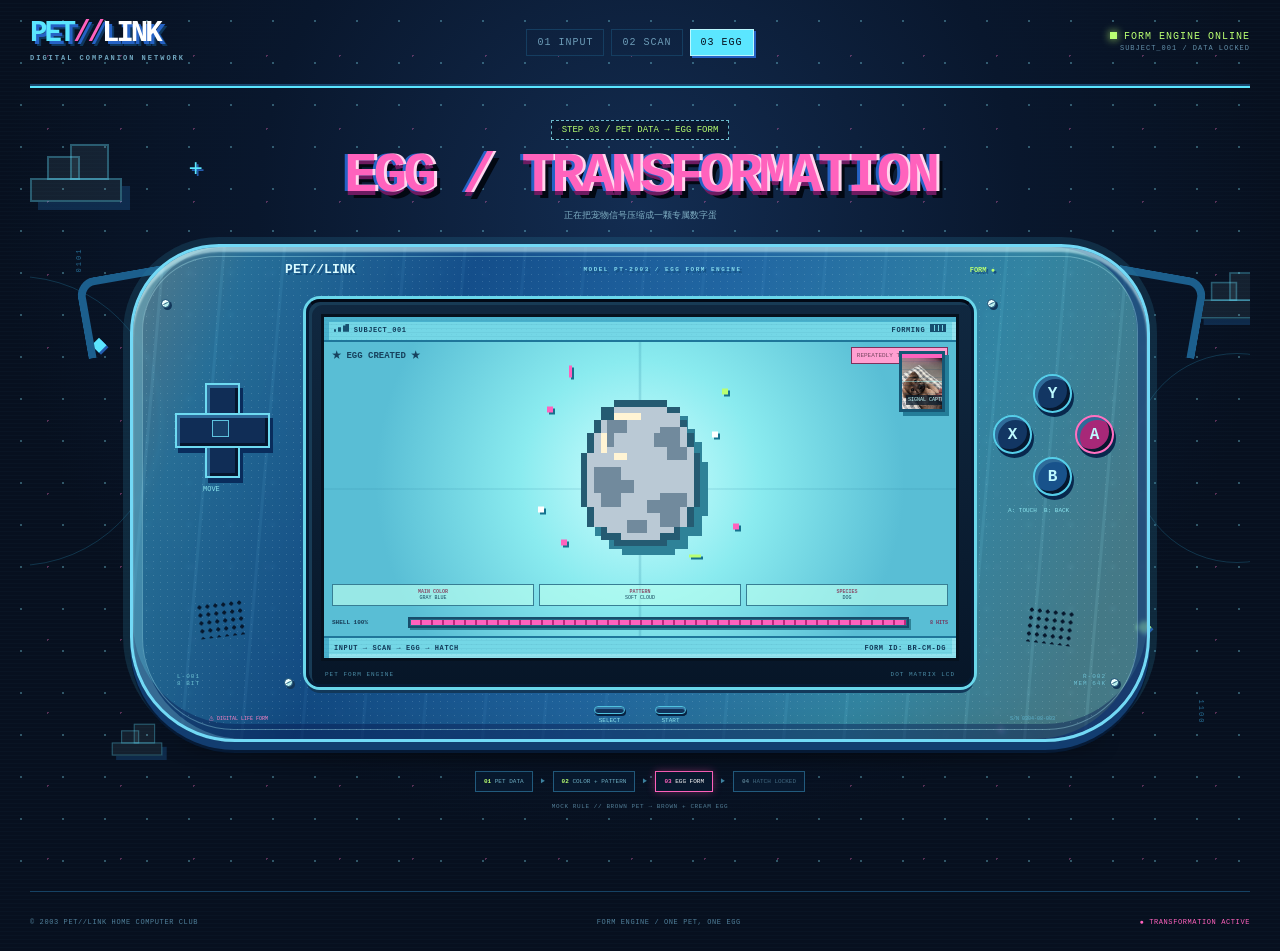
==== egg-demo.html @ 18f5265c "Initial commit" ====
<!DOCTYPE html>
<html lang="zh-CN">
<head>
  <meta charset="UTF-8">
  <meta name="viewport" content="width=device-width, initial-scale=1.0">
  <meta name="description" content="PET LINK 宠物信息转化为专属像素蛋的视觉 Demo。">
  <title>PET//LINK 2003 · EGG TRANSFORMATION</title>
  <link rel="stylesheet" href="./visual-demo.css">
  <link rel="stylesheet" href="./egg-demo.css">
  <script src="./flow-data.js" defer></script>
  <script src="./egg-demo.js" defer></script>
</head>
<body>
  <main class="site-shell">
    <header class="site-header">
      <a class="logo" href="./index.html" aria-label="返回 PET LINK 2003 首页"><span>PET</span><i>//</i>LINK<small>DIGITAL COMPANION NETWORK</small></a>
      <nav aria-label="视觉 Demo 流程"><span>01 INPUT</span><span>02 SCAN</span><span class="nav-active">03 EGG</span></nav>
      <div class="online"><i></i> FORM ENGINE ONLINE<br><small>SUBJECT_001 / DATA LOCKED</small></div>
    </header>

    <section class="hero transform-hero" aria-labelledby="transform-title">
      <div class="sky-decor" aria-hidden="true">
        <span class="cloud cloud-one"></span><span class="cloud cloud-two"></span><span class="cloud cloud-three"></span>
        <span class="data-ring ring-one"></span><span class="data-ring ring-two"></span>
        <span class="data-pixel dp-one">0101</span><span class="data-pixel dp-two">1100</span>
        <span class="cross cross-one">+</span><span class="cross cross-two">+</span><span class="pixel-star star-one">◆</span><span class="pixel-star star-two">◆</span>
      </div>

      <div class="transform-heading">
        <span class="eyebrow">STEP 03 / PET DATA → EGG FORM</span>
        <h1 id="transform-title">EGG / TRANSFORMATION</h1>
        <p>正在把宠物信号压缩成一颗专属数字蛋</p>
      </div>

      <div class="console-wrap transform-console">
        <span class="cable cable-left" aria-hidden="true"></span><span class="cable cable-right" aria-hidden="true"></span>
        <div class="console-shadow" aria-hidden="true"></div>
        <div class="console">
          <div class="plastic-noise" aria-hidden="true"></div>
          <div class="console-top" aria-hidden="true"><span>PET//LINK</span><small>MODEL PT-2003 / EGG FORM ENGINE</small><i>FORM ●</i></div>

          <aside class="controls controls-left" aria-hidden="true">
            <span class="screw screw-a"></span><span class="screw screw-b"></span>
            <div class="dpad"><i></i></div><small>MOVE</small><div class="speaker"></div><span class="side-code">L-001<br>8 BIT</span>
          </aside>

          <section class="screen-bezel" aria-label="宠物变蛋主屏幕">
            <div class="bezel-label"><span>PET FORM ENGINE</span><span>DOT MATRIX LCD</span></div>
            <div class="lcd transform-lcd">
              <div class="lcd-status"><span><i class="signal-bars"></i> SUBJECT_001</span><span>FORMING <i class="battery"></i></span></div>
              <div class="transform-stage">
                <div class="source-photo" aria-hidden="true">
                  <img src="./assets/pet.jpeg" alt="" width="1200" height="1600">
                  <span class="photo-grid"></span><span class="photo-scan"></span><small class="photo-reading">READING PET DATA...</small><small class="photo-captured">SIGNAL CAPTURED</small>
                </div>

                <div class="extract-log" aria-hidden="true">
                  <span>EXTRACTING COLOR</span><i></i>
                  <span>EXTRACTING PATTERN</span><i></i>
                  <span>EXTRACTING SPECIES</span><i></i>
                </div>

                <div class="egg-particles" aria-hidden="true"><i></i><i></i><i></i><i></i><i></i><i></i><i></i><i></i></div>
                <button class="egg-button" type="button" aria-label="触摸专属宠物蛋进行孵化" aria-describedby="shell-status">
                  <svg class="egg-body" viewBox="0 0 160 196" shape-rendering="crispEdges" aria-hidden="true">
                    <path class="egg-shadow" fill="#255b72" d="M48 8h64v8h16v16h8v16h8v24h8v64h-8v24h-16v16h-16v8H48v-8H32v-16H16v-24H8V72h8V48h8V32h8V16h16z"/>
                    <path class="egg-base" fill="#f2deb0" d="M48 16h64v8h16v16h8v24h8v72h-8v24h-16v8h-16v8H56v-8H40v-8H24v-24H16V72h8V48h8V32h16z"/>
                    <path class="egg-pattern" fill="#bd825b" d="M40 32h24v16H48v16H32V48h8zm64 8h24v24h8v16h-24V64h-16V48h8zM24 88h32v16h16v16H56v16H32v-16H24zm80 32h32v16h-8v24h-24v-16H88v-16h16zM64 152h24v16H64z"/>
                    <path fill="#fff4d4" d="M48 24h32v8H48zM32 48h8v24h-8zm16 24h16v8H48z"/>
                    <path class="egg-crack crack-small" fill="none" stroke="#493c3e" stroke-width="7" d="M83 62l-17 23 20 15"/>
                    <path class="egg-crack crack-large" fill="none" stroke="#493c3e" stroke-width="7" d="M86 100l-17 22 19 17-11 25M70 121l-22 11M88 139l23 12"/>
                    <path class="egg-crack-highlight crack-small" fill="none" stroke="#fff4d4" stroke-width="3" d="M90 63L74 85l19 15"/>
                    <path class="egg-crack-highlight crack-large" fill="none" stroke="#fff4d4" stroke-width="3" d="M93 100l-16 22 18 17-10 22M69 127l-19 10M94 142l17 10"/>
                  </svg>
                </button>
                <div class="hatch-burst" aria-hidden="true"><i></i><i></i><i></i><i></i><i></i><i></i><i></i><i></i></div>
                <span class="hatch-message" aria-live="polite">HATCH!</span>
                <a class="enter-world pixel-button primary" href="./interaction-demo.html">▶ ENTER PET WORLD</a>

                <div class="egg-created"><b>★ EGG CREATED ★</b><span>REPEATEDLY TAP / 连续点击</span></div>
                <div class="egg-data"><span><b>MAIN COLOR</b> WARM BROWN</span><span><b>PATTERN</b> CREAM PATCH</span><span><b>SPECIES</b> DOG</span></div>
                <div class="shell-meter"><span class="shell-label" id="shell-status">SHELL 100%</span><i class="shell-track"><b class="shell-fill"></b></i><small>8 HITS</small></div>
              </div>
              <div class="lcd-footer"><span>INPUT → SCAN → <b>EGG</b> → HATCH</span><span>FORM ID: BR-CM-DG</span></div>
            </div>
          </section>

          <aside class="controls controls-right" aria-hidden="true">
            <span class="screw screw-a"></span><span class="screw screw-b"></span>
            <div class="action-key key-y">Y</div><div class="action-key key-x">X</div><div class="action-key key-a">A</div><div class="action-key key-b">B</div>
            <small>A: TOUCH&nbsp; B: BACK</small><div class="speaker"></div><span class="side-code">R-002<br>MEM 64K</span>
          </aside>
          <div class="mini-controls" aria-hidden="true"><span><i></i>SELECT</span><span><i></i>START</span></div>
          <span class="serial" aria-hidden="true">S/N 0304-08-003</span><span class="warning" aria-hidden="true">⚠ DIGITAL LIFE FORM</span>
        </div>
      </div>

      <div class="form-widgets" aria-hidden="true"><span><b>01</b> PET DATA</span><i>▶</i><span><b>02</b> COLOR + PATTERN</span><i>▶</i><span class="active"><b>03</b> EGG FORM</span><i>▶</i><span class="locked"><b>04</b> HATCH LOCKED</span></div>
      <p class="mock-note">MOCK RULE // BROWN PET → BROWN + CREAM EGG</p>
    </section>

    <footer class="site-footer"><span>© 2003 PET//LINK HOME COMPUTER CLUB</span><span>FORM ENGINE / ONE PET, ONE EGG</span><span class="blink">● TRANSFORMATION ACTIVE</span></footer>
  </main>
</body>
</html>
---- visual-demo.css ----
:root {
  color-scheme: dark;
  --night: #07101f;
  --navy: #0b1c35;
  --ink: #d9fbff;
  --cyan: #5be6ff;
  --cyan-2: #2fa8e5;
  --blue: #2562c5;
  --pink: #ff62bd;
  --lime: #b9ff72;
  --line: #153c63;
  --pixel: "Courier New", "PingFang SC", "Microsoft YaHei", monospace;
}
* { box-sizing: border-box; }
body {
  margin: 0;
  min-width: 320px;
  color: var(--ink);
  font-family: var(--pixel);
  background:
    radial-gradient(circle at 50% 22%, #132d52 0, #09172d 39%, transparent 65%),
    repeating-linear-gradient(0deg, transparent 0 3px, #58b8e006 3px 4px),
    var(--night);
  overflow-x: hidden;
}
body::before {
  content: "";
  position: fixed;
  inset: 0;
  pointer-events: none;
  opacity: .32;
  background: radial-gradient(#88ecff 1px, transparent 1px) 0 0 / 42px 42px, radial-gradient(#ff74c4 1px, transparent 1px) 11px 19px / 73px 73px;
}
svg { display: block; }
.sprite-library { position: absolute; width: 0; height: 0; overflow: hidden; }
.site-shell { width: min(1220px, calc(100% - 48px)); margin: 0 auto; position: relative; }
.site-header { min-height: 86px; display: grid; grid-template-columns: 1fr auto 1fr; align-items: center; gap: 28px; border-bottom: 2px solid #19476e; box-shadow: 0 2px var(--cyan); font-size: 10px; letter-spacing: 1px; }
.logo { color: white; text-decoration: none; font-size: 29px; font-weight: 900; letter-spacing: -3px; text-shadow: 3px 3px 0 var(--blue), 5px 5px 0 #0f375d; line-height: .75; }
.logo span { color: var(--cyan); }.logo i { color: var(--pink); font-style: normal; }.logo small { display: block; margin-top: 11px; color: #70a6bf; font-size: 7px; letter-spacing: 2px; text-shadow: none; }
.site-header nav { display: flex; gap: 7px; }.site-header nav span { padding: 7px 10px; color: #6c9bb6; border: 1px solid #153d60; }.site-header nav .nav-active { color: var(--night); background: var(--cyan); border-color: #baf8ff; box-shadow: 2px 2px 0 var(--blue); }
.online { justify-self: end; text-align: right; color: var(--lime); }.online i { display: inline-block; width: 7px; height: 7px; background: var(--lime); box-shadow: 0 0 8px var(--lime); }.online small { color: #638fa9; font-size: 7px; }
.hero { position: relative; min-height: 785px; padding: 45px 0 72px; }.sky-decor { position: absolute; inset: 0; pointer-events: none; overflow: hidden; }
.cloud { position: absolute; width: 92px; height: 24px; background: #c8f7ff12; border: 2px solid #55d5f452; box-shadow: 8px 8px 0 #1c57935e; }.cloud::before,.cloud::after { content: ""; position: absolute; bottom: 20px; border: inherit; background: inherit; }.cloud::before { left: 15px; width: 29px; height: 20px; }.cloud::after { right: 11px; width: 35px; height: 32px; }.cloud-one { left: 0; top: 92px; }.cloud-two { right: -30px; top: 211px; transform: scale(.8); }.cloud-three { left: 5%; bottom: 130px; transform: scale(.55); }
.earth { position: absolute; right: 4%; top: 55px; width: 82px; height: 82px; image-rendering: pixelated; filter: drop-shadow(6px 6px 0 #214d80); }.orbit { position: absolute; width: 121px; height: 35px; right: 1.3%; top: 79px; border: 2px solid #ff65bc7a; border-radius: 50%; transform: rotate(-12deg); }.cross,.pixel-star { position: absolute; color: var(--cyan); text-shadow: 2px 2px #235bad; }.cross-one { left: 13%; top: 70px; font-size: 24px; }.cross-two { right: 20%; bottom: 150px; color: var(--pink); font-size: 18px; }.star-one { left: 5%; top: 250px; }.star-two { right: 8%; bottom: 252px; color: var(--lime); }
.hero-copy { position: relative; text-align: center; z-index: 1; margin-bottom: 28px; }.eyebrow { display: inline-block; padding: 4px 10px; color: var(--lime); border: 1px dashed #6bbaca; font-size: 9px; background: #09162cc7; }
h1 { margin: 13px 0 9px; font-size: clamp(35px, 5vw, 64px); line-height: .95; letter-spacing: -4px; font-weight: 900; text-transform: uppercase; }.hero-copy h1 span { display: inline-block; margin: 0 .07em; color: #edfaff; text-shadow: 3px 0 var(--cyan-2), -3px 0 #164783, 0 4px 0 #123d70, 6px 7px 0 #061020; }.hero-copy h1 span:nth-child(2) { color: var(--cyan); }.hero-copy h1 span:nth-child(3) { color: var(--pink); }
.hero-copy p { margin: 17px 0 0; color: #8ebbd0; font-size: 11px; line-height: 1.8; }
.console-wrap { position: relative; z-index: 2; width: min(100%, 1020px); margin: 0 auto; }.console-shadow { position: absolute; left: 5%; right: 5%; bottom: -15px; height: 42px; background: #000a; filter: blur(11px); border-radius: 50%; }
.console { position: relative; min-height: 415px; display: grid; grid-template-columns: 132px minmax(0, 1fr) 132px; gap: 13px; padding: 52px 28px 52px; border: 3px solid #72d9f6; border-radius: 89px 89px 105px 105px; background: linear-gradient(111deg,#b9f6ff75 0,#3aa7dd9c 10%,#1761aab3 29%,#277abdc7 52%,#48bee0a8 75%,#8ef4ff75 92%), repeating-linear-gradient(95deg,transparent 0 29px,#b8f7ff1d 30px 32px,transparent 33px 60px); box-shadow: inset 0 5px 2px #d9fdff8f,inset 9px 0 #a6f4ff3b,inset -10px 0 #082b7085,inset 0 -15px #071b5170,0 8px 0 #123d70,0 11px 0 #061a35,0 0 0 7px #2b7ea13b; backdrop-filter: blur(2px); }
.plastic-noise { position: absolute; inset: 9px; border: 1px solid #aaf7ff57; border-radius: 75px 75px 92px 92px; background: radial-gradient(#d6fbff26 .7px,transparent 1px) 0 0/7px 7px; pointer-events: none; mix-blend-mode: screen; }.console-top { position: absolute; top: 15px; left: 15%; right: 15%; display: flex; justify-content: space-between; align-items: center; color: #d9fbff; font-size: 13px; font-weight: bold; text-shadow: 2px 2px #144f80; }.console-top small { font-size: 6px; letter-spacing: 1.5px; color: #83d9ec; }.console-top i { font-size: 7px; color: var(--lime); font-style: normal; }
.controls { position: relative; z-index: 1; }.screw { position: absolute; width: 9px; height: 9px; border-radius: 50%; background: #b8edec; border: 1px solid #184970; box-shadow: inset 2px 2px #f0ffff,2px 2px #12375a; }.screw::after { content:""; position:absolute; left:1px; right:1px; top:3px; height:1px; background:#296280; transform:rotate(-28deg); }.screw-a { top: 0; left: 0; }.screw-b { bottom: 0; right: 0; }
.dpad { position: absolute; width: 91px; height: 91px; top: 84px; left: 14px; filter: drop-shadow(3px 5px 0 #092c5c); }.dpad::before,.dpad::after { content:""; position:absolute; background:#102d56; border:2px solid #6edaf1; box-shadow:inset 3px 3px #2d6898,inset -3px -3px #06162e; }.dpad::before { width:31px; height:91px; left:30px; }.dpad::after { width:91px; height:31px; top:30px; }.dpad i { position:absolute; z-index:1; width:17px; height:17px; left:37px; top:37px; border:1px solid #5ec3de; background:#173f68; }.controls-left>small { position:absolute; top:186px; left:42px; color:#8be5ef; font-size:7px; }.speaker { position:absolute; width:48px; height:36px; bottom:50px; left:36px; background:radial-gradient(#06172c 1.6px,transparent 2px) 0 0/8px 8px; transform:rotate(-7deg); }.side-code { position:absolute; bottom:0; left:16px; font-size:6px; color:#6ec1d3; letter-spacing:1px; }
.screen-bezel { position:relative; z-index:2; padding:12px 12px 23px; border:3px solid #061b35; border-top-color:#020915; border-radius:14px; background:linear-gradient(#102840,#071628); box-shadow:0 0 0 3px #6ad7eb,inset 3px 3px #183b55,0 6px #12385a; }.bezel-label { display:flex; justify-content:space-between; position:absolute; bottom:6px; left:16px; right:16px; font-size:6px; color:#4b8ca6; letter-spacing:1px; }
.lcd { position:relative; min-height:284px; overflow:hidden; border:3px solid #06121f; background:#87e5ef; color:#113958; box-shadow:inset 5px 5px #399fc0,inset -4px -4px #bffcff; }.lcd::after { content:""; position:absolute; inset:0; pointer-events:none; background:repeating-linear-gradient(transparent 0 3px,#082f4e13 3px 4px),radial-gradient(#0b4c6814 .8px,transparent 1px) 0 0/5px 5px; mix-blend-mode:multiply; }.lcd-status,.lcd-footer { position:relative; z-index:2; display:flex; align-items:center; justify-content:space-between; height:25px; padding:0 10px; font-size:7px; font-weight:bold; letter-spacing:.6px; background:#5ec6dc75; }.lcd-status { border-bottom:2px solid #1f769a; }.lcd-footer { height:22px; border-top:2px solid #1f769a; }.signal-bars { display:inline-block; width:15px; height:8px; background:linear-gradient(90deg,#185171 0 2px,transparent 2px 4px,#185171 4px 7px,transparent 7px 9px,#185171 9px 13px); clip-path:polygon(0 100%,0 70%,24% 70%,24% 45%,50% 45%,50% 22%,76% 22%,76% 0,100% 0,100% 100%); }.battery { display:inline-block; width:16px; height:8px; border:1px solid #164e70; background:repeating-linear-gradient(90deg,#174f70 0 3px,transparent 3px 4px); }
.scan-area { position:relative; min-height:235px; display:flex; flex-direction:column; align-items:center; justify-content:center; padding:12px 14px 9px; text-align:center; overflow:hidden; }.screen-cloud { position:absolute; width:55px; height:12px; border:2px solid #3b9cb9; background:#a5f5f7; opacity:.55; }.screen-cloud::before { content:""; position:absolute; left:10px; bottom:10px; width:17px; height:11px; border:inherit; background:inherit; }.screen-cloud-a { left:17px; top:40px; }.screen-cloud-b { right:11px; bottom:40px; transform:scale(.7); }.pet-signal { height:83px; display:flex; align-items:center; gap:14px; }.pet-signal svg { width:80px; height:80px; image-rendering:pixelated; filter:drop-shadow(4px 4px #24819b); }.spark { color:#fff; font-size:20px; }.cursor { align-self:flex-end; margin-bottom:17px; font-size:18px; animation:blink 1s steps(1) infinite; }.ready-text { display:block; font-size:18px; font-weight:900; letter-spacing:2px; text-shadow:2px 2px #73d7df; }.scan-area p { margin:5px 0 12px; font-size:8px; }.pet-file-input{position:absolute;width:1px;height:1px;opacity:0;pointer-events:none}.demo-actions { display:flex; gap:9px; justify-content:center; }.pixel-button { min-width:130px; padding:8px 11px; border:2px solid #163e64; background:#14569c; color:white; box-shadow:inset 2px 2px #4ac6ea,3px 3px #12304e; font-family:var(--pixel);font-size:8px;line-height:normal;font-weight:bold;letter-spacing:.5px;text-decoration:none;cursor:pointer;text-align:center}.pixel-button:hover { filter:brightness(1.12); }.pixel-button:active { transform:translate(2px,2px); box-shadow:inset 2px 2px #4ac6ea,1px 1px #12304e; }.pixel-button:focus-visible,.pet-file-input:focus-visible + .demo-actions label { outline:2px solid var(--lime); outline-offset:3px; }.pixel-button.primary { background:#e743a2; border-color:#741351; box-shadow:inset 2px 2px #ff9dd1,3px 3px #6c174c; }.pixel-button b { color:var(--lime); }.upload-status{margin-top:7px;color:#31697d;font-size:6px;letter-spacing:1px}.press-start { margin-top:7px; font-size:7px; letter-spacing:2px; animation:blink 1.2s steps(2) infinite; }
.scan-area .demo-actions .pixel-button{min-width:178px;min-height:46px;padding:12px 15px;display:inline-flex;align-items:center;justify-content:center;font-size:9px;touch-action:manipulation}
.action-key { position:absolute; width:39px; height:39px; display:grid; place-items:center; border:2px solid #55cee9; border-radius:50%; background:#123663; color:#bdf9ff; font-weight:bold; box-shadow:inset 3px 3px #2f6b99,inset -3px -3px #06182f,2px 4px #08284d; }.key-y { top:75px; left:46px; }.key-x { top:116px; left:6px; }.key-a { top:116px; right:5px; background:#a72878; border-color:#ff71c1; }.key-b { top:158px; left:46px; background:#18528b; }.controls-right>small { position:absolute; top:208px; left:21px; font-size:6px; color:#8be5ef; }.controls-right .speaker { bottom:43px; left:39px; transform:rotate(7deg); }.controls-right .side-code { left:auto; right:13px; text-align:right; }
.mini-controls { position:absolute; left:0; right:0; bottom:15px; display:flex; justify-content:center; gap:30px; font-size:6px; color:#8be0eb; text-align:center; }.mini-controls i { display:block; width:31px; height:8px; margin:0 auto 3px; border:1px solid #4fc1df; border-radius:6px; background:#11325b; box-shadow:inset 0 2px #3574a1,1px 2px #062140; }.serial { position:absolute; bottom:17px; right:92px; font-size:5px; color:#61b4cc; }.warning { position:absolute; bottom:17px; left:76px; font-size:5px; color:#ff84c7; }
.cable { position:absolute; z-index:-1; top:28px; width:90px; height:80px; border-top:8px solid #1c5f8d; }.cable-left { left:-49px; border-left:8px solid #1c5f8d; border-radius:19px 0 0; transform:rotate(-10deg); }.cable-right { right:-52px; border-right:8px solid #1c5f8d; border-radius:0 19px 0 0; transform:rotate(10deg); }.keychain { position:absolute; width:62px; right:-15px; bottom:-55px; transform:rotate(10deg); filter:drop-shadow(4px 4px #051225); }.keychain svg { width:62px; height:62px; image-rendering:pixelated; background:#166799; border:3px solid #59dbef; }.chain { position:absolute; width:26px; height:66px; left:7px; bottom:58px; border:4px solid #499db5; border-radius:50%; transform:rotate(24deg); }.bead { position:absolute; width:13px; height:13px; left:24px; top:-13px; background:var(--pink); border:2px solid #4d1645; }
.web-widgets { width:min(100%,1020px); margin:29px auto 0; display:grid; grid-template-columns:1fr auto auto; gap:13px; align-items:center; font-size:7px; }.marquee { padding:8px 11px; color:#77bbd1; border:1px dashed #26628a; background:#061326c7; overflow:hidden; white-space:nowrap; }.marquee b { color:var(--pink); }.mini-window { position:relative; display:grid; grid-template-columns:1fr auto; width:173px; border:2px solid #2c78a5; background:#0b1c34; box-shadow:3px 3px #05101d; }.mini-window b { padding:3px 6px; color:#061221; background:var(--cyan); }.mini-window i { padding:3px 6px; font-style:normal; background:var(--pink); color:#341025; }.mini-window small { grid-column:1/-1; padding:7px; color:#83bdd1; line-height:1.5; }.counter { padding:5px 8px; border:1px solid #2b668c; text-align:center; color:#6ca8bd; }.counter b { font-size:11px; color:var(--lime); letter-spacing:1px; }
.site-footer { min-height:60px; display:flex; justify-content:space-between; align-items:center; gap:20px; padding:15px 0; border-top:1px solid #164264; color:#507f99; font-size:7px; letter-spacing:.6px; }.blink { color:var(--pink); animation:blink 1s steps(1) infinite; }
@keyframes blink { 50% { opacity:0; } }
@media (prefers-reduced-motion:no-preference) { .pet-signal svg { animation:pet-hop 2.8s steps(2,end) infinite; } .earth { animation:earth-float 5s steps(3,end) infinite; } @keyframes pet-hop { 0%,65%,100%{transform:translateY(0)}75%,90%{transform:translateY(-4px)} } @keyframes earth-float { 50%{transform:translateY(-7px)} } }
@media (max-width:850px) { .site-shell{width:min(100% - 28px,760px)}.site-header{grid-template-columns:1fr auto}.site-header nav{display:none}.hero{padding-top:36px}.console{grid-template-columns:84px minmax(0,1fr) 84px;padding-inline:18px}.console-top{left:13%;right:13%}.controls-left .dpad{left:1px;transform:scale(.68);transform-origin:left center}.controls-left>small{left:24px}.speaker{left:20px}.key-y,.key-b{left:25px}.key-x{left:-4px}.key-a{right:-5px}.controls-right>small{left:1px}.controls-right .speaker{left:22px}.serial,.warning{display:none}.hero-copy h1 span{margin-inline:.02em}.earth{width:62px;top:62px}.orbit{width:88px;right:1%;top:77px}}
@media (max-width:590px) { .site-shell{width:calc(100% - 20px)}.site-header{min-height:74px;gap:8px}.logo{font-size:23px}.logo small{font-size:5px;letter-spacing:1px}.online{font-size:7px}.online small{font-size:5px}.hero{min-height:710px;padding-top:27px}.earth,.orbit,.cloud-one,.cross-one{display:none}.hero-copy{margin-bottom:24px}.eyebrow{font-size:6px}.hero-copy h1{font-size:clamp(30px,10vw,47px);letter-spacing:-4px;line-height:1}.hero-copy h1 span{display:block;width:max-content;margin:0 auto}.hero-copy p{font-size:9px;margin-top:14px}.console-wrap{width:100%}.console{min-height:431px;grid-template-columns:46px minmax(0,1fr) 46px;gap:5px;padding:48px 9px 50px;border-radius:45px 45px 58px 58px;border-width:2px}.plastic-noise{border-radius:37px 37px 49px 49px}.console-top{left:12%;right:12%;top:15px;font-size:9px}.console-top small{display:none}.console-top i{font-size:5px}.screen-bezel{padding:7px 7px 19px;border-width:2px}.lcd{min-height:307px;border-width:2px}.scan-area{min-height:258px;padding-inline:6px}.pet-signal{height:88px}.pet-signal svg{width:78px}.ready-text{font-size:13px;letter-spacing:1px}.scan-area p{font-size:7px;line-height:1.6;max-width:190px}.demo-actions{flex-direction:column;width:min(100%,188px);gap:8px}.pixel-button{min-width:0;width:100%;padding:7px}.scan-area .demo-actions .pixel-button{min-width:0;min-height:48px;padding:12px 9px;font-size:8px}.press-start{font-size:6px}.lcd-status,.lcd-footer{font-size:5px;padding-inline:5px}.lcd-footer span:first-child{max-width:133px}.bezel-label{font-size:4px;left:8px;right:8px}.dpad{top:110px!important;left:-5px!important;transform:scale(.42)!important}.controls-left>small{top:157px;left:10px;font-size:5px}.speaker{width:24px;height:25px;left:7px!important;bottom:72px!important;background-size:6px 6px}.side-code{font-size:4px;left:5px}.action-key{width:24px;height:24px;font-size:9px;border-width:1px}.key-y{top:99px;left:12px}.key-x{top:129px;right:auto!important;left:-2px}.key-a{top:129px;right:-2px}.key-b{top:159px;left:12px}.controls-right>small{display:none}.controls-right .side-code{right:4px}.screw{width:6px;height:6px}.mini-controls{gap:16px;bottom:15px}.mini-controls i{width:23px;height:6px}.web-widgets{grid-template-columns:1fr auto;margin-top:23px}.mini-window{display:none}.marquee{font-size:5px;padding:7px}.counter{font-size:5px}.counter b{font-size:8px}.keychain{right:0;transform:rotate(10deg) scale(.72);transform-origin:bottom right}.site-footer{flex-wrap:wrap;gap:8px;font-size:5px;padding:12px 3px}.site-footer span:nth-child(2){display:none}.cloud-two{right:-55px}}
---- egg-demo.css ----
/* EGG / TRANSFORMATION extends the locked PET//LINK design system. */
.transform-hero { min-height: 805px; padding-top: 33px; }
.transform-heading { position:relative; z-index:2; text-align:center; margin-bottom:22px; }
.transform-heading h1 { margin:10px 0 6px; color:var(--pink); font-size:clamp(33px,4.7vw,56px); letter-spacing:-4px; text-shadow:3px 0 #ffd6ee,-3px 0 var(--blue),0 4px #6d1b61,6px 7px #020812; }
.transform-heading p { margin:0; color:#7faec3; font-size:9px; }
.transform-console .console { min-height:472px; }
.transform-lcd { min-height:341px; }
.transform-stage { position:relative; z-index:1; min-height:294px; overflow:hidden; display:flex; flex-direction:column; align-items:center; justify-content:center; padding:8px 12px 12px; background:radial-gradient(circle at 50% 47%,#d2ffff 0,#8aebef 34%,#59bed5 75%); }
.transform-stage::before { content:""; position:absolute; inset:0; pointer-events:none; background:linear-gradient(90deg,transparent 49.7%,#247c9a44 50%,transparent 50.3%),linear-gradient(transparent 49.7%,#247c9a44 50%,transparent 50.3%); }
.source-photo { position:absolute; z-index:4; width:126px; height:168px; left:calc(50% - 63px); top:30px; border:3px solid #165674; box-shadow:4px 4px #247d99; overflow:hidden; transform-origin:center; animation:photo-extract 1.08s steps(12,end) forwards; }
.source-photo img { width:100%; height:100%; object-fit:cover; object-position:50% 61%; }
.photo-grid { position:absolute; inset:0; background:linear-gradient(90deg,transparent 49%,#aaffff70 50%,transparent 51%),linear-gradient(transparent 49%,#aaffff70 50%,transparent 51%),repeating-linear-gradient(transparent 0 7px,#0d456326 7px 8px); }
.photo-scan { position:absolute; left:0; right:0; top:0; height:4px; background:var(--pink); box-shadow:0 0 8px var(--pink); animation:photo-line .55s steps(7,end) 2; }.source-photo small{position:absolute;left:4px;bottom:4px;padding:2px;background:#071a2bbb;color:#c4ffff;font-size:5px;white-space:nowrap}.photo-captured{opacity:0;animation:capture-label .01s .88s steps(1,end) forwards}.photo-reading{animation:reading-away .01s .88s steps(1,end) forwards}
.extract-log { position:absolute; z-index:5; left:calc(50% + 77px); top:54px; width:155px; color:#123e5b; font-size:6px; animation:log-away .16s .96s steps(2,end) forwards; }.extract-log span{display:block;margin:8px 0 3px;font-weight:bold}.extract-log i{display:block;width:100%;height:6px;border:1px solid #276984;background:repeating-linear-gradient(90deg,#e8ffff 0 8px,transparent 8px 10px);transform-origin:left;animation:data-fill .32s steps(8,end) both}.extract-log i:nth-of-type(2){animation-delay:.25s}.extract-log i:nth-of-type(3){animation-delay:.5s}
.egg-button { position:relative; z-index:3; display:grid; place-items:center; width:170px; height:194px; margin-top:-25px; padding:15px 18px; border:0; background:transparent; cursor:pointer; opacity:0; transform:scale(.2); animation:egg-form .48s 1.06s steps(5,end) forwards; filter:drop-shadow(8px 9px 0 #2e8298); -webkit-tap-highlight-color:transparent; touch-action:manipulation; }
.egg-button:focus-visible { outline:3px solid var(--pink); outline-offset:7px; }.egg-button:disabled{cursor:default}.egg-body{width:133px;height:164px;image-rendering:pixelated}.egg-crack,.egg-crack-highlight{opacity:0}.transform-stage[data-stage="small"] .crack-small,.transform-stage[data-stage="medium"] .crack-small,.transform-stage[data-stage="large"] .egg-crack,.transform-stage[data-stage="large"] .egg-crack-highlight,.transform-stage[data-stage="critical"] .egg-crack,.transform-stage[data-stage="critical"] .egg-crack-highlight{opacity:1}.egg-button.is-hit .egg-body{animation:egg-touch .42s steps(4,end)}.transform-stage[data-stage="medium"] .egg-button.is-hit .egg-body{animation:egg-touch-medium .48s steps(5,end)}.transform-stage[data-stage="large"] .egg-button.is-hit .egg-body,.transform-stage[data-stage="critical"] .egg-button.is-hit .egg-body{animation:egg-touch-hard .55s steps(7,end)}.transform-stage[data-stage="critical"] .egg-button{filter:drop-shadow(8px 9px 0 #2e8298) drop-shadow(0 0 8px #fff3a4)}
.egg-base{fill:var(--egg-base,#f2deb0)}.egg-pattern{fill:var(--egg-pattern,#bd825b)}
.egg-created { position:absolute; z-index:3; left:8px; right:8px; top:5px; display:flex; justify-content:space-between; align-items:center; opacity:0; animation:info-in .3s 1.28s steps(2,end) forwards; }.egg-created b{font-size:9px;color:#17425e}.egg-created span{font-size:6px;color:#764660;background:#ff9fd1;padding:3px 5px;border:1px solid #7d315d}
.egg-data { position:absolute; z-index:3; left:8px; right:8px; bottom:30px; display:grid; grid-template-columns:repeat(3,1fr); gap:5px; opacity:0; animation:info-in .3s 1.38s steps(2,end) forwards; }.egg-data span{padding:4px;border:1px solid #377e94;background:#bafff0a6;color:#17465d;font-size:5px;text-align:center}.egg-data b{display:block;font-size:5px;color:#89506c}
.shell-meter { position:absolute; z-index:4; bottom:5px; left:8px; right:8px; height:17px; display:grid; grid-template-columns:71px 1fr 34px; align-items:center; gap:5px; opacity:0; animation:info-in .3s 1.42s steps(2,end) forwards; color:#173c57; font-size:6px; font-weight:bold; }.shell-track{display:block;height:11px;padding:1px;border:2px solid #174d6b;background:#226c87;box-shadow:2px 2px #2e8296}.shell-fill{display:block;width:var(--shell,100%);height:100%;background:repeating-linear-gradient(90deg,var(--pink) 0 9px,#bd287d 9px 11px);transition:width .18s steps(2,end)}.shell-meter small{font-size:5px;color:#74365e;text-align:right}
.egg-particles { position:absolute; z-index:2; width:210px; height:205px; left:50%; top:40%; transform:translate(-50%,-50%); opacity:0; animation:info-in .2s 1.2s steps(2,end) forwards; }.egg-particles i{position:absolute;width:6px;height:6px;background:var(--pink);box-shadow:2px 2px #15728e}.egg-particles i:nth-child(1){left:12px;top:49px}.egg-particles i:nth-child(2){right:17px;top:31px;background:var(--lime)}.egg-particles i:nth-child(3){left:3px;bottom:50px;background:#fff}.egg-particles i:nth-child(4){right:6px;bottom:33px}.egg-particles i:nth-child(5){left:34px;top:8px;width:3px;height:12px}.egg-particles i:nth-child(6){right:44px;bottom:5px;width:12px;height:3px;background:var(--lime)}.egg-particles i:nth-child(7){left:26px;bottom:17px}.egg-particles i:nth-child(8){right:27px;top:74px;background:#fff}
.hatch-burst { position:absolute; z-index:6; width:180px; height:174px; left:50%; top:46%; transform:translate(-50%,-50%); pointer-events:none; }.hatch-burst i{position:absolute;left:50%;top:50%;width:13px;height:9px;background:#bd825b;border:2px solid #493c3e;opacity:0}.transform-stage[data-stage="hatched"] .hatch-burst i{animation:shell-shard .62s steps(5,end) forwards}.hatch-burst i:nth-child(1){--x:-73px;--y:-58px}.hatch-burst i:nth-child(2){--x:-35px;--y:-78px;background:#f2deb0}.hatch-burst i:nth-child(3){--x:35px;--y:-80px}.hatch-burst i:nth-child(4){--x:76px;--y:-42px;background:#f2deb0}.hatch-burst i:nth-child(5){--x:-79px;--y:34px;background:#f2deb0}.hatch-burst i:nth-child(6){--x:-37px;--y:69px}.hatch-burst i:nth-child(7){--x:39px;--y:74px;background:#f2deb0}.hatch-burst i:nth-child(8){--x:78px;--y:29px}.hatch-message{position:absolute;z-index:8;left:50%;top:41%;transform:translate(-50%,-50%) scale(2);padding:7px 11px;color:#fff;background:var(--pink);border:3px solid #6d1b61;box-shadow:4px 4px #17455e,0 0 15px white;font-size:18px;font-weight:900;letter-spacing:2px;opacity:0}.transform-stage[data-stage="hatched"] .hatch-message{animation:hatch-stamp .4s .22s steps(3,end) forwards}.transform-stage[data-stage="hatched"]::after{content:"";position:absolute;z-index:7;inset:0;background:white;pointer-events:none;animation:white-flash .32s steps(2,end) forwards}.transform-stage[data-stage="hatched"] .egg-body{animation:egg-break .5s steps(5,end) forwards!important}
.enter-world{position:absolute;z-index:9;left:50%;top:63%;min-width:155px;opacity:0;pointer-events:none;transform:translate(-50%,0);font-size:7px}.transform-stage[data-stage="hatched"] .enter-world{animation:enter-ready .3s .65s steps(2,end) forwards}.transform-stage[data-stage="hatched"] .enter-world.is-ready{pointer-events:auto}
.data-ring { position:absolute; border:1px solid #2f9dca42; border-radius:50%; }.ring-one{width:290px;height:290px;left:-158px;top:190px}.ring-two{width:210px;height:210px;right:-92px;top:267px}.data-pixel{position:absolute;color:#266b91;font-size:7px;letter-spacing:2px}.dp-one{left:3%;top:170px;transform:rotate(-90deg)}.dp-two{right:3%;bottom:175px;transform:rotate(90deg)}
.form-widgets { width:min(100%,800px); margin:29px auto 0; display:flex; align-items:center; justify-content:center; gap:7px; color:#6eaec3; font-size:6px }.form-widgets span{padding:6px 8px;border:1px solid #225b7e;background:#08192e}.form-widgets span b{color:var(--lime)}.form-widgets>i{font-style:normal;color:#3e829f}.form-widgets .active{color:white;border-color:var(--pink);box-shadow:0 0 8px #e8469b66}.form-widgets .active b{color:var(--pink)}.form-widgets .locked{color:#426980}.form-widgets .locked b{color:#557b8e}.mock-note{text-align:center;font-size:6px;color:#527d95;letter-spacing:.6px;margin:11px 0 0}
@keyframes photo-line{from{top:0}to{top:100%}}@keyframes data-fill{from{transform:scaleX(0)}to{transform:scaleX(1)}}@keyframes photo-extract{0%,12%{left:calc(50% - 63px);top:30px;width:126px;height:168px;filter:none;transform:scale(1)}20%{transform:scale(1.03) translateX(-2px);filter:contrast(1.08)}29%{transform:scale(.98) translateX(3px);filter:contrast(1.18)}42%{left:calc(50% - 63px);top:30px;width:126px;height:168px;transform:scale(1);filter:contrast(1.3)}58%{left:calc(64% - 48px);top:22px;width:96px;height:128px;transform:translate(0);filter:contrast(1.15)}84%{left:calc(100% - 57px);top:9px;width:46px;height:61px;transform:translate(-2px,1px);filter:none}94%{left:calc(100% - 57px);top:9px;width:46px;height:61px;transform:translate(2px,-1px);filter:none}100%{left:calc(100% - 57px);top:9px;width:46px;height:61px;transform:translate(0);filter:none}}@keyframes reading-away{to{opacity:0}}@keyframes capture-label{to{opacity:1}}@keyframes log-away{to{visibility:hidden}}@keyframes egg-form{to{opacity:1;transform:scale(1)}}@keyframes info-in{to{opacity:1}}@keyframes egg-touch{0%,100%{transform:rotate(0)}25%{transform:rotate(-6deg)}50%{transform:rotate(7deg)}75%{transform:rotate(-4deg)}}@keyframes egg-touch-medium{0%,100%{transform:rotate(0)}20%{transform:rotate(-8deg) translateY(-2px)}40%{transform:rotate(8deg)}60%{transform:rotate(-6deg)}80%{transform:rotate(4deg)}}@keyframes egg-touch-hard{0%,100%{transform:translate(0) rotate(0)}14%{transform:translate(-5px,-2px) rotate(-10deg)}28%{transform:translate(5px,1px) rotate(9deg)}42%{transform:translate(-4px,-1px) rotate(-7deg)}57%{transform:translate(5px,-3px) rotate(8deg)}72%{transform:translate(-3px,1px) rotate(-5deg)}86%{transform:translate(3px) rotate(4deg)}}@keyframes egg-break{0%{opacity:1;transform:scale(1)}55%{opacity:1;transform:scale(1.17)}100%{opacity:0;transform:scale(1.42)}}@keyframes white-flash{0%,45%{opacity:.95}100%{opacity:0}}@keyframes shell-shard{0%{opacity:1;transform:translate(0) rotate(0)}100%{opacity:0;transform:translate(var(--x),var(--y)) rotate(90deg)}}@keyframes hatch-stamp{to{opacity:1;transform:translate(-50%,-50%) scale(1)}}@keyframes enter-ready{to{opacity:1}}
@media(prefers-reduced-motion:reduce){.source-photo,.extract-log{display:none}.egg-button,.egg-created,.egg-data,.shell-meter,.egg-particles{animation:none;opacity:1;transform:scale(1)}.photo-scan{animation:none}.egg-button.is-hit .egg-body,.transform-stage[data-stage="hatched"] .egg-body{animation:none!important}.transform-stage[data-stage="hatched"]::after,.transform-stage[data-stage="hatched"] .hatch-burst i{animation:none;display:none}.transform-stage[data-stage="hatched"] .hatch-message{animation:none;opacity:1;transform:translate(-50%,-50%)}}
@media(max-width:850px){.transform-heading h1{font-size:42px}.transform-console .console{min-height:480px}.transform-lcd{min-height:349px}.extract-log{left:calc(50% + 64px);width:120px}}
@media(max-width:590px){.transform-hero{min-height:795px;padding-top:25px}.transform-heading{margin-bottom:19px}.transform-heading h1{font-size:27px;letter-spacing:-2px}.transform-heading p{font-size:7px}.transform-console .console{min-height:500px}.transform-lcd{min-height:382px}.transform-stage{min-height:335px}.source-photo{width:100px;height:133px;left:calc(50% - 50px);top:43px}.extract-log{left:calc(50% + 44px);top:58px;width:68px}.extract-log span{font-size:4px;white-space:nowrap}.egg-button{width:154px;height:180px;margin-top:-22px;padding:16px 18px}.egg-body{width:119px;height:148px}.egg-created b{font-size:7px}.egg-created span{font-size:4px}.egg-data{gap:3px}.egg-data span,.egg-data b{font-size:4px;padding:3px 1px}.form-widgets{gap:3px;margin-top:24px}.form-widgets span{font-size:4px;padding:5px 4px}.form-widgets>i{font-size:5px}.mock-note{font-size:5px}.data-ring{display:none}}
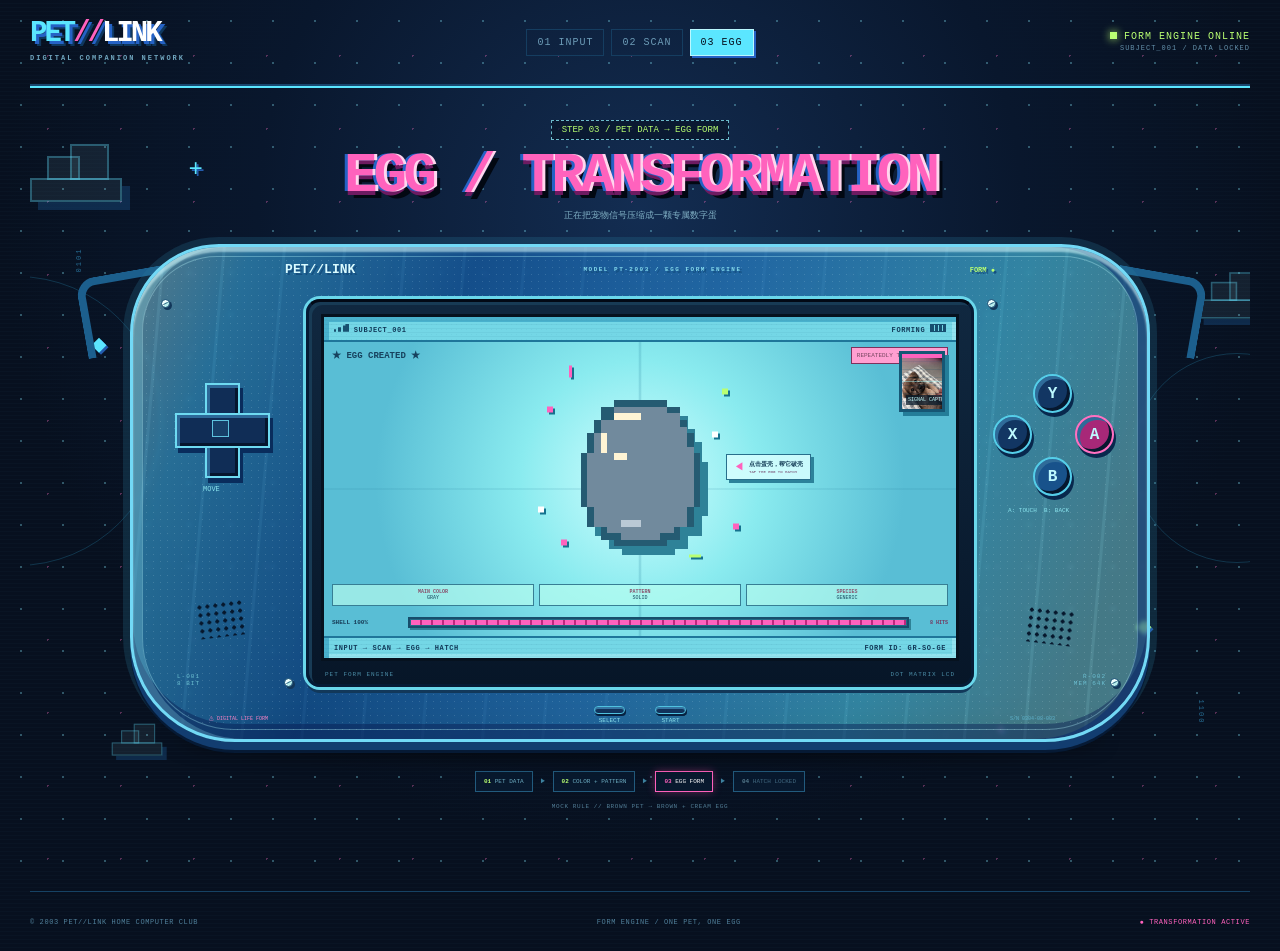
==== commit 3f976284: "add egg hatching hint" ====
--- a/egg-demo.html
+++ b/egg-demo.html
@@ -61,7 +61,7 @@
                 </div>
 
                 <div class="egg-particles" aria-hidden="true"><i></i><i></i><i></i><i></i><i></i><i></i><i></i><i></i></div>
-                <button class="egg-button" type="button" aria-label="触摸专属宠物蛋进行孵化" aria-describedby="shell-status">
+                <button class="egg-button" type="button" aria-label="触摸专属宠物蛋进行孵化" aria-describedby="hatch-hint shell-status">
                   <svg class="egg-body" viewBox="0 0 160 196" shape-rendering="crispEdges" aria-hidden="true">
                     <path class="egg-shadow" fill="#255b72" d="M48 8h64v8h16v16h8v16h8v24h8v64h-8v24h-16v16h-16v8H48v-8H32v-16H16v-24H8V72h8V48h8V32h8V16h16z"/>
                     <path class="egg-base" fill="#f2deb0" d="M48 16h64v8h16v16h8v24h8v72h-8v24h-16v8h-16v8H56v-8H40v-8H24v-24H16V72h8V48h8V32h16z"/>
@@ -73,6 +73,7 @@
                     <path class="egg-crack-highlight crack-large" fill="none" stroke="#fff4d4" stroke-width="3" d="M93 100l-16 22 18 17-10 22M69 127l-19 10M94 142l17 10"/>
                   </svg>
                 </button>
+                <div class="hatch-hint" id="hatch-hint" aria-live="polite"><i aria-hidden="true">◀</i><b>点击蛋壳，帮它破壳</b><span>TAP THE EGG TO HATCH</span></div>
                 <div class="hatch-burst" aria-hidden="true"><i></i><i></i><i></i><i></i><i></i><i></i><i></i><i></i></div>
                 <span class="hatch-message" aria-live="polite">HATCH!</span>
                 <a class="enter-world pixel-button primary" href="./interaction-demo.html">▶ ENTER PET WORLD</a>
--- a/egg-demo.css
+++ b/egg-demo.css
@@ -13,8 +13,9 @@
 .photo-scan { position:absolute; left:0; right:0; top:0; height:4px; background:var(--pink); box-shadow:0 0 8px var(--pink); animation:photo-line .55s steps(7,end) 2; }.source-photo small{position:absolute;left:4px;bottom:4px;padding:2px;background:#071a2bbb;color:#c4ffff;font-size:5px;white-space:nowrap}.photo-captured{opacity:0;animation:capture-label .01s .88s steps(1,end) forwards}.photo-reading{animation:reading-away .01s .88s steps(1,end) forwards}
 .extract-log { position:absolute; z-index:5; left:calc(50% + 77px); top:54px; width:155px; color:#123e5b; font-size:6px; animation:log-away .16s .96s steps(2,end) forwards; }.extract-log span{display:block;margin:8px 0 3px;font-weight:bold}.extract-log i{display:block;width:100%;height:6px;border:1px solid #276984;background:repeating-linear-gradient(90deg,#e8ffff 0 8px,transparent 8px 10px);transform-origin:left;animation:data-fill .32s steps(8,end) both}.extract-log i:nth-of-type(2){animation-delay:.25s}.extract-log i:nth-of-type(3){animation-delay:.5s}
 .egg-button { position:relative; z-index:3; display:grid; place-items:center; width:170px; height:194px; margin-top:-25px; padding:15px 18px; border:0; background:transparent; cursor:pointer; opacity:0; transform:scale(.2); animation:egg-form .48s 1.06s steps(5,end) forwards; filter:drop-shadow(8px 9px 0 #2e8298); -webkit-tap-highlight-color:transparent; touch-action:manipulation; }
-.egg-button:focus-visible { outline:3px solid var(--pink); outline-offset:7px; }.egg-button:disabled{cursor:default}.egg-body{width:133px;height:164px;image-rendering:pixelated}.egg-crack,.egg-crack-highlight{opacity:0}.transform-stage[data-stage="small"] .crack-small,.transform-stage[data-stage="medium"] .crack-small,.transform-stage[data-stage="large"] .egg-crack,.transform-stage[data-stage="large"] .egg-crack-highlight,.transform-stage[data-stage="critical"] .egg-crack,.transform-stage[data-stage="critical"] .egg-crack-highlight{opacity:1}.egg-button.is-hit .egg-body{animation:egg-touch .42s steps(4,end)}.transform-stage[data-stage="medium"] .egg-button.is-hit .egg-body{animation:egg-touch-medium .48s steps(5,end)}.transform-stage[data-stage="large"] .egg-button.is-hit .egg-body,.transform-stage[data-stage="critical"] .egg-button.is-hit .egg-body{animation:egg-touch-hard .55s steps(7,end)}.transform-stage[data-stage="critical"] .egg-button{filter:drop-shadow(8px 9px 0 #2e8298) drop-shadow(0 0 8px #fff3a4)}
+.egg-button:focus-visible { outline:3px solid var(--pink); outline-offset:7px; }.egg-button:disabled{cursor:default}.egg-body{width:133px;height:164px;image-rendering:pixelated;pointer-events:none}.egg-button.is-ready .egg-body{animation:egg-idle 1.25s steps(4,end) infinite}.egg-button.needs-attention .egg-body{animation:egg-reminder .72s steps(5,end)}.egg-crack,.egg-crack-highlight{opacity:0}.transform-stage[data-stage="small"] .crack-small,.transform-stage[data-stage="medium"] .crack-small,.transform-stage[data-stage="large"] .egg-crack,.transform-stage[data-stage="large"] .egg-crack-highlight,.transform-stage[data-stage="critical"] .egg-crack,.transform-stage[data-stage="critical"] .egg-crack-highlight{opacity:1}.egg-button.is-hit .egg-body{animation:egg-touch .42s steps(4,end)}.transform-stage[data-stage="medium"] .egg-button.is-hit .egg-body{animation:egg-touch-medium .48s steps(5,end)}.transform-stage[data-stage="large"] .egg-button.is-hit .egg-body,.transform-stage[data-stage="critical"] .egg-button.is-hit .egg-body{animation:egg-touch-hard .55s steps(7,end)}.transform-stage[data-stage="critical"] .egg-button{filter:drop-shadow(8px 9px 0 #2e8298) drop-shadow(0 0 8px #fff3a4)}
 .egg-base{fill:var(--egg-base,#f2deb0)}.egg-pattern{fill:var(--egg-pattern,#bd825b)}
+.hatch-hint{position:absolute;z-index:5;left:calc(50% + 86px);top:112px;display:grid;grid-template-columns:auto 1fr;align-items:center;column-gap:5px;padding:5px 7px;border:1px solid #286f8c;background:#d7ffffd9;box-shadow:3px 3px #2c829a;color:#173f59;pointer-events:none;opacity:0;animation:hint-in .22s 1.48s steps(2,end) forwards}.hatch-hint i{grid-row:1/3;color:var(--pink);font-size:10px;font-style:normal;animation:hint-point .7s steps(2,end) infinite}.hatch-hint b{font-size:6px;white-space:nowrap}.hatch-hint span{font-size:4px;color:#6d3b62;white-space:nowrap}.transform-stage.has-started .hatch-hint{animation:hint-out .16s steps(2,end) forwards}.transform-stage.has-started.is-idle-reminding .hatch-hint{animation:hint-remind .9s steps(4,end)}
 .egg-created { position:absolute; z-index:3; left:8px; right:8px; top:5px; display:flex; justify-content:space-between; align-items:center; opacity:0; animation:info-in .3s 1.28s steps(2,end) forwards; }.egg-created b{font-size:9px;color:#17425e}.egg-created span{font-size:6px;color:#764660;background:#ff9fd1;padding:3px 5px;border:1px solid #7d315d}
 .egg-data { position:absolute; z-index:3; left:8px; right:8px; bottom:30px; display:grid; grid-template-columns:repeat(3,1fr); gap:5px; opacity:0; animation:info-in .3s 1.38s steps(2,end) forwards; }.egg-data span{padding:4px;border:1px solid #377e94;background:#bafff0a6;color:#17465d;font-size:5px;text-align:center}.egg-data b{display:block;font-size:5px;color:#89506c}
 .shell-meter { position:absolute; z-index:4; bottom:5px; left:8px; right:8px; height:17px; display:grid; grid-template-columns:71px 1fr 34px; align-items:center; gap:5px; opacity:0; animation:info-in .3s 1.42s steps(2,end) forwards; color:#173c57; font-size:6px; font-weight:bold; }.shell-track{display:block;height:11px;padding:1px;border:2px solid #174d6b;background:#226c87;box-shadow:2px 2px #2e8296}.shell-fill{display:block;width:var(--shell,100%);height:100%;background:repeating-linear-gradient(90deg,var(--pink) 0 9px,#bd287d 9px 11px);transition:width .18s steps(2,end)}.shell-meter small{font-size:5px;color:#74365e;text-align:right}
@@ -23,7 +24,7 @@
 .enter-world{position:absolute;z-index:9;left:50%;top:63%;min-width:155px;opacity:0;pointer-events:none;transform:translate(-50%,0);font-size:7px}.transform-stage[data-stage="hatched"] .enter-world{animation:enter-ready .3s .65s steps(2,end) forwards}.transform-stage[data-stage="hatched"] .enter-world.is-ready{pointer-events:auto}
 .data-ring { position:absolute; border:1px solid #2f9dca42; border-radius:50%; }.ring-one{width:290px;height:290px;left:-158px;top:190px}.ring-two{width:210px;height:210px;right:-92px;top:267px}.data-pixel{position:absolute;color:#266b91;font-size:7px;letter-spacing:2px}.dp-one{left:3%;top:170px;transform:rotate(-90deg)}.dp-two{right:3%;bottom:175px;transform:rotate(90deg)}
 .form-widgets { width:min(100%,800px); margin:29px auto 0; display:flex; align-items:center; justify-content:center; gap:7px; color:#6eaec3; font-size:6px }.form-widgets span{padding:6px 8px;border:1px solid #225b7e;background:#08192e}.form-widgets span b{color:var(--lime)}.form-widgets>i{font-style:normal;color:#3e829f}.form-widgets .active{color:white;border-color:var(--pink);box-shadow:0 0 8px #e8469b66}.form-widgets .active b{color:var(--pink)}.form-widgets .locked{color:#426980}.form-widgets .locked b{color:#557b8e}.mock-note{text-align:center;font-size:6px;color:#527d95;letter-spacing:.6px;margin:11px 0 0}
-@keyframes photo-line{from{top:0}to{top:100%}}@keyframes data-fill{from{transform:scaleX(0)}to{transform:scaleX(1)}}@keyframes photo-extract{0%,12%{left:calc(50% - 63px);top:30px;width:126px;height:168px;filter:none;transform:scale(1)}20%{transform:scale(1.03) translateX(-2px);filter:contrast(1.08)}29%{transform:scale(.98) translateX(3px);filter:contrast(1.18)}42%{left:calc(50% - 63px);top:30px;width:126px;height:168px;transform:scale(1);filter:contrast(1.3)}58%{left:calc(64% - 48px);top:22px;width:96px;height:128px;transform:translate(0);filter:contrast(1.15)}84%{left:calc(100% - 57px);top:9px;width:46px;height:61px;transform:translate(-2px,1px);filter:none}94%{left:calc(100% - 57px);top:9px;width:46px;height:61px;transform:translate(2px,-1px);filter:none}100%{left:calc(100% - 57px);top:9px;width:46px;height:61px;transform:translate(0);filter:none}}@keyframes reading-away{to{opacity:0}}@keyframes capture-label{to{opacity:1}}@keyframes log-away{to{visibility:hidden}}@keyframes egg-form{to{opacity:1;transform:scale(1)}}@keyframes info-in{to{opacity:1}}@keyframes egg-touch{0%,100%{transform:rotate(0)}25%{transform:rotate(-6deg)}50%{transform:rotate(7deg)}75%{transform:rotate(-4deg)}}@keyframes egg-touch-medium{0%,100%{transform:rotate(0)}20%{transform:rotate(-8deg) translateY(-2px)}40%{transform:rotate(8deg)}60%{transform:rotate(-6deg)}80%{transform:rotate(4deg)}}@keyframes egg-touch-hard{0%,100%{transform:translate(0) rotate(0)}14%{transform:translate(-5px,-2px) rotate(-10deg)}28%{transform:translate(5px,1px) rotate(9deg)}42%{transform:translate(-4px,-1px) rotate(-7deg)}57%{transform:translate(5px,-3px) rotate(8deg)}72%{transform:translate(-3px,1px) rotate(-5deg)}86%{transform:translate(3px) rotate(4deg)}}@keyframes egg-break{0%{opacity:1;transform:scale(1)}55%{opacity:1;transform:scale(1.17)}100%{opacity:0;transform:scale(1.42)}}@keyframes white-flash{0%,45%{opacity:.95}100%{opacity:0}}@keyframes shell-shard{0%{opacity:1;transform:translate(0) rotate(0)}100%{opacity:0;transform:translate(var(--x),var(--y)) rotate(90deg)}}@keyframes hatch-stamp{to{opacity:1;transform:translate(-50%,-50%) scale(1)}}@keyframes enter-ready{to{opacity:1}}
+@keyframes photo-line{from{top:0}to{top:100%}}@keyframes data-fill{from{transform:scaleX(0)}to{transform:scaleX(1)}}@keyframes photo-extract{0%,12%{left:calc(50% - 63px);top:30px;width:126px;height:168px;filter:none;transform:scale(1)}20%{transform:scale(1.03) translateX(-2px);filter:contrast(1.08)}29%{transform:scale(.98) translateX(3px);filter:contrast(1.18)}42%{left:calc(50% - 63px);top:30px;width:126px;height:168px;transform:scale(1);filter:contrast(1.3)}58%{left:calc(64% - 48px);top:22px;width:96px;height:128px;transform:translate(0);filter:contrast(1.15)}84%{left:calc(100% - 57px);top:9px;width:46px;height:61px;transform:translate(-2px,1px);filter:none}94%{left:calc(100% - 57px);top:9px;width:46px;height:61px;transform:translate(2px,-1px);filter:none}100%{left:calc(100% - 57px);top:9px;width:46px;height:61px;transform:translate(0);filter:none}}@keyframes reading-away{to{opacity:0}}@keyframes capture-label{to{opacity:1}}@keyframes log-away{to{visibility:hidden}}@keyframes egg-form{to{opacity:1;transform:scale(1)}}@keyframes info-in{to{opacity:1}}@keyframes egg-idle{0%,100%{transform:translateY(0) scale(1)}50%{transform:translateY(-3px) scale(1.025)}}@keyframes egg-reminder{0%,100%{transform:translate(0) rotate(0)}25%{transform:translateY(-3px) rotate(-3deg)}50%{transform:translateY(0) rotate(3deg)}75%{transform:translateY(-2px) rotate(-2deg)}}@keyframes hint-in{to{opacity:1}}@keyframes hint-out{to{opacity:0;transform:scale(.92)}}@keyframes hint-point{50%{transform:translateX(-3px)}}@keyframes hint-remind{0%,100%{opacity:0;transform:scale(.94)}20%,75%{opacity:1;transform:scale(1)}}@keyframes egg-touch{0%,100%{transform:rotate(0)}25%{transform:rotate(-6deg)}50%{transform:rotate(7deg)}75%{transform:rotate(-4deg)}}@keyframes egg-touch-medium{0%,100%{transform:rotate(0)}20%{transform:rotate(-8deg) translateY(-2px)}40%{transform:rotate(8deg)}60%{transform:rotate(-6deg)}80%{transform:rotate(4deg)}}@keyframes egg-touch-hard{0%,100%{transform:translate(0) rotate(0)}14%{transform:translate(-5px,-2px) rotate(-10deg)}28%{transform:translate(5px,1px) rotate(9deg)}42%{transform:translate(-4px,-1px) rotate(-7deg)}57%{transform:translate(5px,-3px) rotate(8deg)}72%{transform:translate(-3px,1px) rotate(-5deg)}86%{transform:translate(3px) rotate(4deg)}}@keyframes egg-break{0%{opacity:1;transform:scale(1)}55%{opacity:1;transform:scale(1.17)}100%{opacity:0;transform:scale(1.42)}}@keyframes white-flash{0%,45%{opacity:.95}100%{opacity:0}}@keyframes shell-shard{0%{opacity:1;transform:translate(0) rotate(0)}100%{opacity:0;transform:translate(var(--x),var(--y)) rotate(90deg)}}@keyframes hatch-stamp{to{opacity:1;transform:translate(-50%,-50%) scale(1)}}@keyframes enter-ready{to{opacity:1}}
 @media(prefers-reduced-motion:reduce){.source-photo,.extract-log{display:none}.egg-button,.egg-created,.egg-data,.shell-meter,.egg-particles{animation:none;opacity:1;transform:scale(1)}.photo-scan{animation:none}.egg-button.is-hit .egg-body,.transform-stage[data-stage="hatched"] .egg-body{animation:none!important}.transform-stage[data-stage="hatched"]::after,.transform-stage[data-stage="hatched"] .hatch-burst i{animation:none;display:none}.transform-stage[data-stage="hatched"] .hatch-message{animation:none;opacity:1;transform:translate(-50%,-50%)}}
 @media(max-width:850px){.transform-heading h1{font-size:42px}.transform-console .console{min-height:480px}.transform-lcd{min-height:349px}.extract-log{left:calc(50% + 64px);width:120px}}
-@media(max-width:590px){.transform-hero{min-height:795px;padding-top:25px}.transform-heading{margin-bottom:19px}.transform-heading h1{font-size:27px;letter-spacing:-2px}.transform-heading p{font-size:7px}.transform-console .console{min-height:500px}.transform-lcd{min-height:382px}.transform-stage{min-height:335px}.source-photo{width:100px;height:133px;left:calc(50% - 50px);top:43px}.extract-log{left:calc(50% + 44px);top:58px;width:68px}.extract-log span{font-size:4px;white-space:nowrap}.egg-button{width:154px;height:180px;margin-top:-22px;padding:16px 18px}.egg-body{width:119px;height:148px}.egg-created b{font-size:7px}.egg-created span{font-size:4px}.egg-data{gap:3px}.egg-data span,.egg-data b{font-size:4px;padding:3px 1px}.form-widgets{gap:3px;margin-top:24px}.form-widgets span{font-size:4px;padding:5px 4px}.form-widgets>i{font-size:5px}.mock-note{font-size:5px}.data-ring{display:none}}
+@media(max-width:590px){.transform-hero{min-height:795px;padding-top:25px}.transform-heading{margin-bottom:19px}.transform-heading h1{font-size:27px;letter-spacing:-2px}.transform-heading p{font-size:7px}.transform-console .console{min-height:500px}.transform-lcd{min-height:382px}.transform-stage{min-height:335px}.source-photo{width:100px;height:133px;left:calc(50% - 50px);top:43px}.extract-log{left:calc(50% + 44px);top:58px;width:68px}.extract-log span{font-size:4px;white-space:nowrap}.egg-button{width:154px;height:180px;margin-top:-22px;padding:16px 18px}.egg-body{width:119px;height:148px}.hatch-hint{left:50%;top:auto;bottom:66px;transform:translateX(-50%);grid-template-columns:auto 1fr}.transform-stage.has-started .hatch-hint{animation:hint-out-mobile .16s steps(2,end) forwards}.transform-stage.has-started.is-idle-reminding .hatch-hint{animation:hint-remind-mobile .9s steps(4,end)}.egg-created b{font-size:7px}.egg-created span{font-size:4px}.egg-data{gap:3px}.egg-data span,.egg-data b{font-size:4px;padding:3px 1px}.form-widgets{gap:3px;margin-top:24px}.form-widgets span{font-size:4px;padding:5px 4px}.form-widgets>i{font-size:5px}.mock-note{font-size:5px}.data-ring{display:none}}@keyframes hint-out-mobile{to{opacity:0;transform:translateX(-50%) scale(.92)}}@keyframes hint-remind-mobile{0%,100%{opacity:0;transform:translateX(-50%) scale(.94)}20%,75%{opacity:1;transform:translateX(-50%) scale(1)}}
